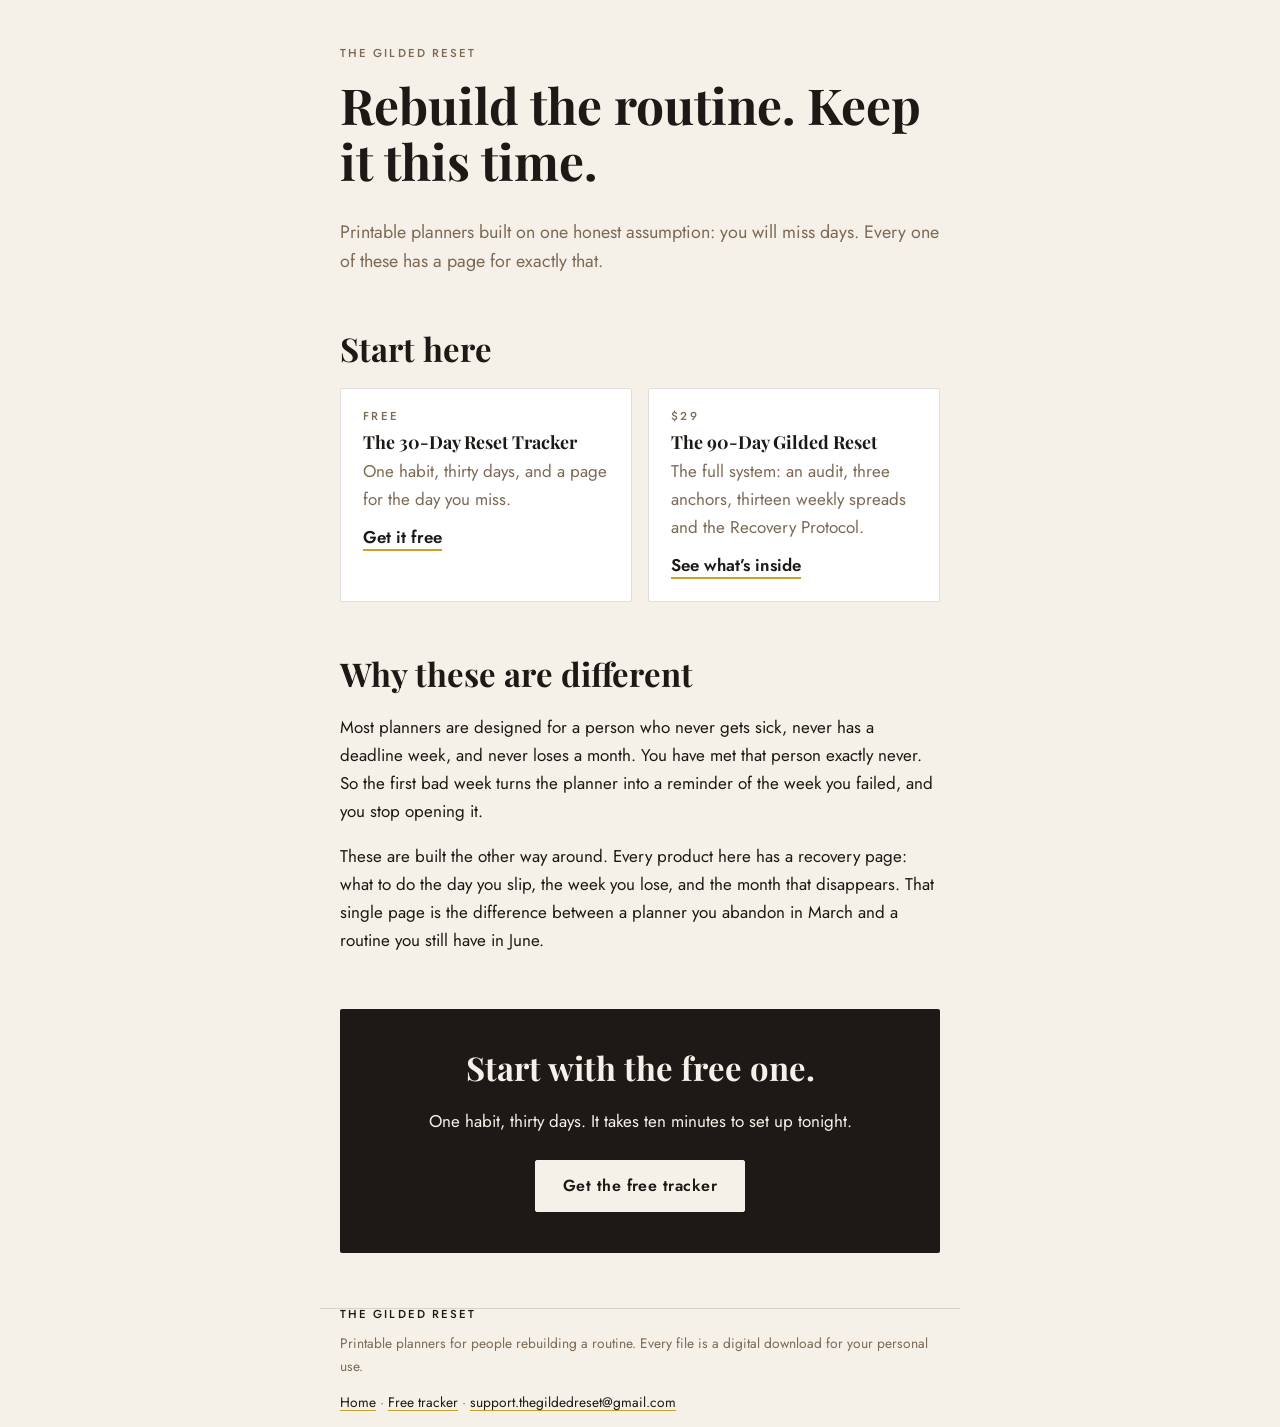
==== index.html @ feca816a "Add files via upload" ====
<!doctype html>
<html lang="en">
<head>
  <meta charset="utf-8">
  <meta name="viewport" content="width=device-width, initial-scale=1">
  <title>The Gilded Reset — printable planners that expect a bad week</title>
  <meta name="description" content="Printable planners for rebuilding a routine, built on one honest assumption: you will miss days, and every planner here has a page for that.">
  <meta property="og:title" content="The Gilded Reset — printable planners that expect a bad week">
  <meta property="og:description" content="Printable planners for rebuilding a routine, built on one honest assumption: you will miss days, and every planner here has a page for that.">
  <meta property="og:type" content="website">
  <meta property="og:image" content="assets/90-day-gilded-reset-hero.jpg">
  <meta name="twitter:card" content="summary_large_image">
  <link rel="preconnect" href="https://fonts.googleapis.com">
  <link rel="preconnect" href="https://fonts.gstatic.com" crossorigin>
  <link rel="stylesheet" href="https://fonts.googleapis.com/css2?family=Playfair+Display:wght@700&family=Jost:wght@400;500;600&display=swap">
  <link rel="stylesheet" href="style.css">
  <!-- Pinterest tag: set site.pinterest_tag_id in config/brand.yaml and rebuild.
       Find the id in Pinterest Ads > Conversions > Tag manager. -->
</head>
<body class="">
<a class="skip" href="#main">Skip to content</a>
<main id="main" class="wrap">
<header class="hero">
<p class="eyebrow">The Gilded Reset</p>
<h1>Rebuild the routine. Keep it this time.</h1>
<p class="lead">Printable planners built on one honest assumption: you will miss days. Every one of these has a page for exactly that.</p>
</header>
<section class="cards"><h2>Start here</h2><div class="card-grid"><a class="card" href="free-tracker.html"><p class="eyebrow">Free</p><h3>The 30-Day Reset Tracker</h3><p>One habit, thirty days, and a page for the day you miss.</p><span class="card-go">Get it free</span></a><a class="card" href="90-day-gilded-reset.html"><p class="eyebrow">$29</p><h3>The 90-Day Gilded Reset</h3><p>The full system: an audit, three anchors, thirteen weekly spreads and the Recovery Protocol.</p><span class="card-go">See what’s inside</span></a></div></section>
<section class="prose"><h2>Why these are different</h2><p>Most planners are designed for a person who never gets sick, never has a deadline week, and never loses a month. You have met that person exactly never. So the first bad week turns the planner into a reminder of the week you failed, and you stop opening it.</p><p>These are built the other way around. Every product here has a recovery page: what to do the day you slip, the week you lose, and the month that disappears. That single page is the difference between a planner you abandon in March and a routine you still have in June.</p></section>
<section class="band"><h2>Start with the free one.</h2><p>One habit, thirty days. It takes ten minutes to set up tonight.</p><p class="actions"><a class="btn btn-light" href="free-tracker.html">Get the free tracker</a></p></section>
</main>
<footer class="wrap">
  <p class="brand-mark">The Gilded Reset</p>
  <p>Printable planners for people rebuilding a routine. Every file is a digital download for your
     personal use.</p>
  <p><a href="index.html">Home</a> · <a href="free-tracker.html">Free tracker</a> ·
     <a href="mailto:support.thegildedreset@gmail.com">support.thegildedreset@gmail.com</a></p>
</footer>


</body>
</html>
---- style.css ----
/* Generated by scripts/build_site.py from config/brand.yaml - do not edit by hand. */
:root {
  --ink: #1C1917;
  --taupe: #7C6A55;
  --gold: #C9A227;
  --cream: #F6F1E8;
  --surface: #FFFFFF;
  --line: rgba(28, 25, 23, 0.14);
  --serif: "Playfair Display", Georgia, serif;
  --sans: "Jost", "Century Gothic", system-ui, sans-serif;
}
* { box-sizing: border-box; }
html { scroll-behavior: smooth; }
body {
  margin: 0; background: var(--cream); color: var(--ink);
  font: 400 17px/1.65 var(--sans); -webkit-font-smoothing: antialiased;
}
.skip { position: absolute; left: -9999px; }
.skip:focus { left: 1rem; top: 1rem; background: var(--ink); color: var(--cream); padding: .6rem 1rem; }
.wrap { max-width: 34rem; margin: 0 auto; padding: 0 1.25rem; }
h1, h2, h3 { font-family: var(--serif); font-weight: 700; line-height: 1.12; margin: 0 0 .6em; }
h1 { font-size: clamp(2.1rem, 8vw, 3.1rem); }
h2 { font-size: clamp(1.5rem, 5.5vw, 2.05rem); margin-top: 0; }
h3 { font-size: 1.12rem; margin-bottom: .25em; }
p { margin: 0 0 1em; }
a { color: var(--ink); text-decoration-color: var(--gold); text-underline-offset: 3px; }
section { margin: 3.4rem 0; }
.eyebrow {
  font: 500 .72rem/1 var(--sans); letter-spacing: .18em; text-transform: uppercase;
  color: var(--taupe); margin-bottom: 1.1rem;
}
.hero { padding-top: 3rem; }
.hero .lead { font-size: 1.12rem; color: var(--taupe); }
.lead { font-size: 1.08rem; }
.trust { font-size: .86rem; color: var(--taupe); margin-top: .9rem; }
.actions { margin: 1.6rem 0 0; }
.btn {
  display: inline-block; background: var(--ink); color: var(--cream); text-decoration: none;
  font: 600 1rem/1 var(--sans); letter-spacing: .03em; padding: 1.05rem 1.7rem; border-radius: 2px;
  border: 1px solid var(--ink);
}
.btn:hover, .btn:focus { background: #322c28; }
.btn-light { background: var(--cream); color: var(--ink); border-color: var(--cream); }
.btn-light:hover { background: #fff; }
.btn-small { padding: .7rem 1.1rem; font-size: .9rem; }
.hero-img, .gallery img {
  width: 100%; height: auto; display: block; border: 1px solid var(--line); border-radius: 2px;
  box-shadow: 0 18px 40px rgba(45, 32, 20, .10);
}
.hero-img { margin-top: 2.4rem; }
.gallery figure { margin: 0 0 1.6rem; }
.gallery figcaption { font-size: .85rem; color: var(--taupe); margin-top: .5rem; }
.list ul, .steps ol { margin: 0; padding: 0; list-style: none; counter-reset: step; }
.list li { border-top: 1px solid var(--line); padding: 1.15rem 0; }
.list li p { margin: 0; color: var(--taupe); }
.steps li { counter-increment: step; padding: 0 0 1rem 2.4rem; position: relative; }
.steps li::before {
  content: counter(step); position: absolute; left: 0; top: -.1rem;
  width: 1.6rem; height: 1.6rem; border: 1px solid var(--gold); border-radius: 50%;
  font: 700 .85rem/1.55rem var(--serif); text-align: center;
}
.specs dl { margin: 0; border-top: 1px solid var(--line); }
.specs div { display: flex; gap: 1rem; border-bottom: 1px solid var(--line); padding: .7rem 0; }
.specs dt { flex: 0 0 8.5rem; color: var(--taupe); font-size: .9rem; }
.specs dd { margin: 0; }
.faq details { border-bottom: 1px solid var(--line); padding: .95rem 0; }
.faq summary { cursor: pointer; font-weight: 500; list-style: none; }
.faq summary::-webkit-details-marker { display: none; }
.faq summary::after { content: "+"; float: right; color: var(--gold); font-size: 1.3rem; line-height: 1; }
.faq details[open] summary::after { content: "\2013"; }
.faq div { padding-top: .6rem; color: var(--taupe); }
.band {
  background: var(--ink); color: var(--cream); padding: 2.6rem 1.6rem; border-radius: 2px;
  text-align: center;
}
.band h2, .band p { color: var(--cream); }
.band .trust { color: rgba(246, 241, 232, .72); }
.optin { background: var(--surface); border: 1px solid var(--line); padding: 1.8rem 1.4rem; border-radius: 2px; }
.form-placeholder { border: 1px dashed var(--gold); padding: 1rem; font-size: .9rem; }
.form-placeholder code { background: var(--cream); padding: .1rem .3rem; }
.card-grid { display: grid; gap: 1rem; }
.card {
  display: block; background: var(--surface); border: 1px solid var(--line); border-radius: 2px;
  padding: 1.4rem; text-decoration: none;
}
.card p { color: var(--taupe); margin-bottom: .6rem; }
.card-go { font-weight: 600; border-bottom: 2px solid var(--gold); }
.sticky {
  position: fixed; left: 0; right: 0; bottom: 0; display: flex; gap: 1rem; align-items: center;
  justify-content: space-between; background: var(--surface); border-top: 1px solid var(--line);
  padding: .7rem 1.1rem; font-size: .9rem; box-shadow: 0 -8px 24px rgba(45, 32, 20, .08);
}
body.has-sticky { padding-bottom: 5rem; }
footer {
  border-top: 1px solid var(--line); margin-top: 4rem; padding-top: 1.6rem; padding-bottom: 3rem;
  font-size: .86rem; color: var(--taupe);
}
.brand-mark {
  font: 500 .72rem/1 var(--sans); letter-spacing: .18em; text-transform: uppercase; color: var(--ink);
}
@media (min-width: 48rem) {
  .wrap { max-width: 40rem; }
  .gallery { max-width: 52rem; margin-left: auto; margin-right: auto; }
  .card-grid { grid-template-columns: 1fr 1fr; }
  .sticky { display: none; }
  body.has-sticky { padding-bottom: 0; }
}
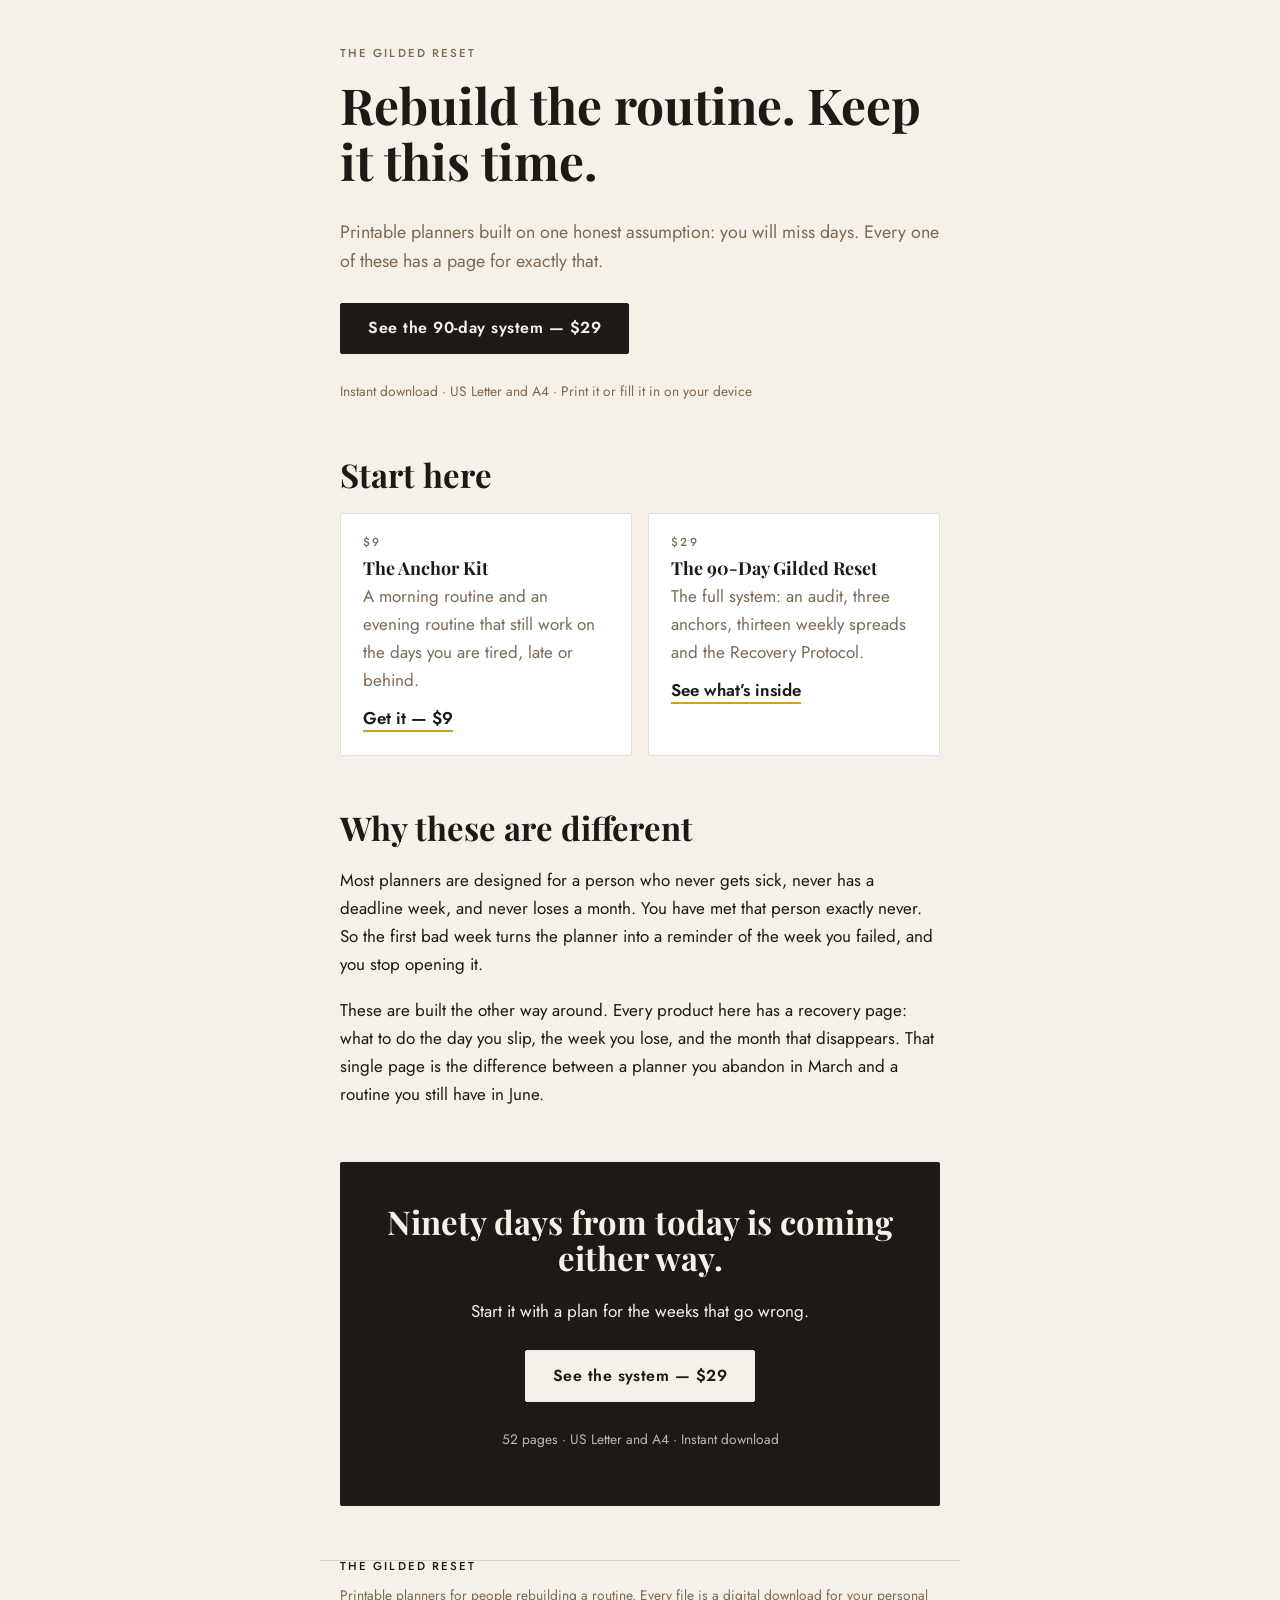
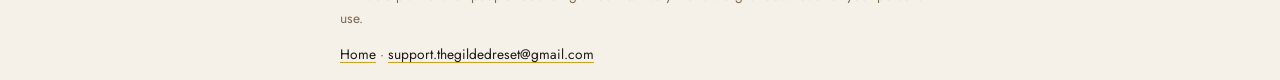
==== commit 680f19d0: "Add files via upload" ====
--- a/index.html
+++ b/index.html
@@ -8,7 +8,7 @@
   <meta property="og:title" content="The Gilded Reset — printable planners that expect a bad week">
   <meta property="og:description" content="Printable planners for rebuilding a routine, built on one honest assumption: you will miss days, and every planner here has a page for that.">
   <meta property="og:type" content="website">
-  <meta property="og:image" content="assets/90-day-gilded-reset-hero.jpg">
+  <meta property="og:image" content="https://thegildedreset.github.io/assets/90-day-gilded-reset-hero.jpg">
   <meta name="twitter:card" content="summary_large_image">
   <link rel="preconnect" href="https://fonts.googleapis.com">
   <link rel="preconnect" href="https://fonts.gstatic.com" crossorigin>
@@ -16,6 +16,7 @@
   <link rel="stylesheet" href="style.css">
   <!-- Pinterest tag: set site.pinterest_tag_id in config/brand.yaml and rebuild.
        Find the id in Pinterest Ads > Conversions > Tag manager. -->
+  <!-- Email tool script goes here: set site.email_script_html in config/brand.yaml, then rebuild. -->
 </head>
 <body class="">
 <a class="skip" href="#main">Skip to content</a>
@@ -24,17 +25,18 @@
 <p class="eyebrow">The Gilded Reset</p>
 <h1>Rebuild the routine. Keep it this time.</h1>
 <p class="lead">Printable planners built on one honest assumption: you will miss days. Every one of these has a page for exactly that.</p>
+<p class="actions"><a class="btn" href="90-day-gilded-reset.html">See the 90-day system — $29</a></p>
+<p class="trust">Instant download · US Letter and A4 · Print it or fill it in on your device</p>
 </header>
-<section class="cards"><h2>Start here</h2><div class="card-grid"><a class="card" href="free-tracker.html"><p class="eyebrow">Free</p><h3>The 30-Day Reset Tracker</h3><p>One habit, thirty days, and a page for the day you miss.</p><span class="card-go">Get it free</span></a><a class="card" href="90-day-gilded-reset.html"><p class="eyebrow">$29</p><h3>The 90-Day Gilded Reset</h3><p>The full system: an audit, three anchors, thirteen weekly spreads and the Recovery Protocol.</p><span class="card-go">See what’s inside</span></a></div></section>
+<section class="cards"><h2>Start here</h2><div class="card-grid"><a class="card" href="https://whop.com/checkout/plan_csU6QQbhunu0j?utm_source=site&amp;utm_medium=landing&amp;utm_campaign=anchor-kit&amp;utm_content=card"><p class="eyebrow">$9</p><h3>The Anchor Kit</h3><p>A morning routine and an evening routine that still work on the days you are tired, late or behind.</p><span class="card-go">Get it — $9</span></a><a class="card" href="90-day-gilded-reset.html"><p class="eyebrow">$29</p><h3>The 90-Day Gilded Reset</h3><p>The full system: an audit, three anchors, thirteen weekly spreads and the Recovery Protocol.</p><span class="card-go">See what’s inside</span></a></div></section>
 <section class="prose"><h2>Why these are different</h2><p>Most planners are designed for a person who never gets sick, never has a deadline week, and never loses a month. You have met that person exactly never. So the first bad week turns the planner into a reminder of the week you failed, and you stop opening it.</p><p>These are built the other way around. Every product here has a recovery page: what to do the day you slip, the week you lose, and the month that disappears. That single page is the difference between a planner you abandon in March and a routine you still have in June.</p></section>
-<section class="band"><h2>Start with the free one.</h2><p>One habit, thirty days. It takes ten minutes to set up tonight.</p><p class="actions"><a class="btn btn-light" href="free-tracker.html">Get the free tracker</a></p></section>
+<section class="band"><h2>Ninety days from today is coming either way.</h2><p>Start it with a plan for the weeks that go wrong.</p><p class="actions"><a class="btn btn-light" href="90-day-gilded-reset.html">See the system — $29</a></p><p class="trust">52 pages · US Letter and A4 · Instant download</p></section>
 </main>
 <footer class="wrap">
   <p class="brand-mark">The Gilded Reset</p>
   <p>Printable planners for people rebuilding a routine. Every file is a digital download for your
      personal use.</p>
-  <p><a href="index.html">Home</a> · <a href="free-tracker.html">Free tracker</a> ·
-     <a href="mailto:support.thegildedreset@gmail.com">support.thegildedreset@gmail.com</a></p>
+  <p><a href="index.html">Home</a> · <a href="mailto:support.thegildedreset@gmail.com">support.thegildedreset@gmail.com</a></p>
 </footer>
 
 
--- a/style.css
+++ b/style.css
@@ -33,7 +33,8 @@
 .hero .lead { font-size: 1.12rem; color: var(--taupe); }
 .lead { font-size: 1.08rem; }
 .trust { font-size: .86rem; color: var(--taupe); margin-top: .9rem; }
-.actions { margin: 1.6rem 0 0; }
+.actions { margin: 1.6rem -.35rem 0; }
+.actions .btn { margin: 0 .35rem .7rem; }
 .btn {
   display: inline-block; background: var(--ink); color: var(--cream); text-decoration: none;
   font: 600 1rem/1 var(--sans); letter-spacing: .03em; padding: 1.05rem 1.7rem; border-radius: 2px;
@@ -43,6 +44,10 @@
 .btn-light { background: var(--cream); color: var(--ink); border-color: var(--cream); }
 .btn-light:hover { background: #fff; }
 .btn-small { padding: .7rem 1.1rem; font-size: .9rem; }
+.btn-quiet { background: transparent; color: var(--ink); border-color: var(--line); }
+.btn-quiet:hover, .btn-quiet:focus { background: var(--cream); }
+.btn-light.btn-quiet { background: transparent; color: var(--cream); border-color: rgba(246, 241, 232, .5); }
+.btn-light.btn-quiet:hover, .btn-light.btn-quiet:focus { background: rgba(246, 241, 232, .14); }
 .hero-img, .gallery img {
   width: 100%; height: auto; display: block; border: 1px solid var(--line); border-radius: 2px;
   box-shadow: 0 18px 40px rgba(45, 32, 20, .10);
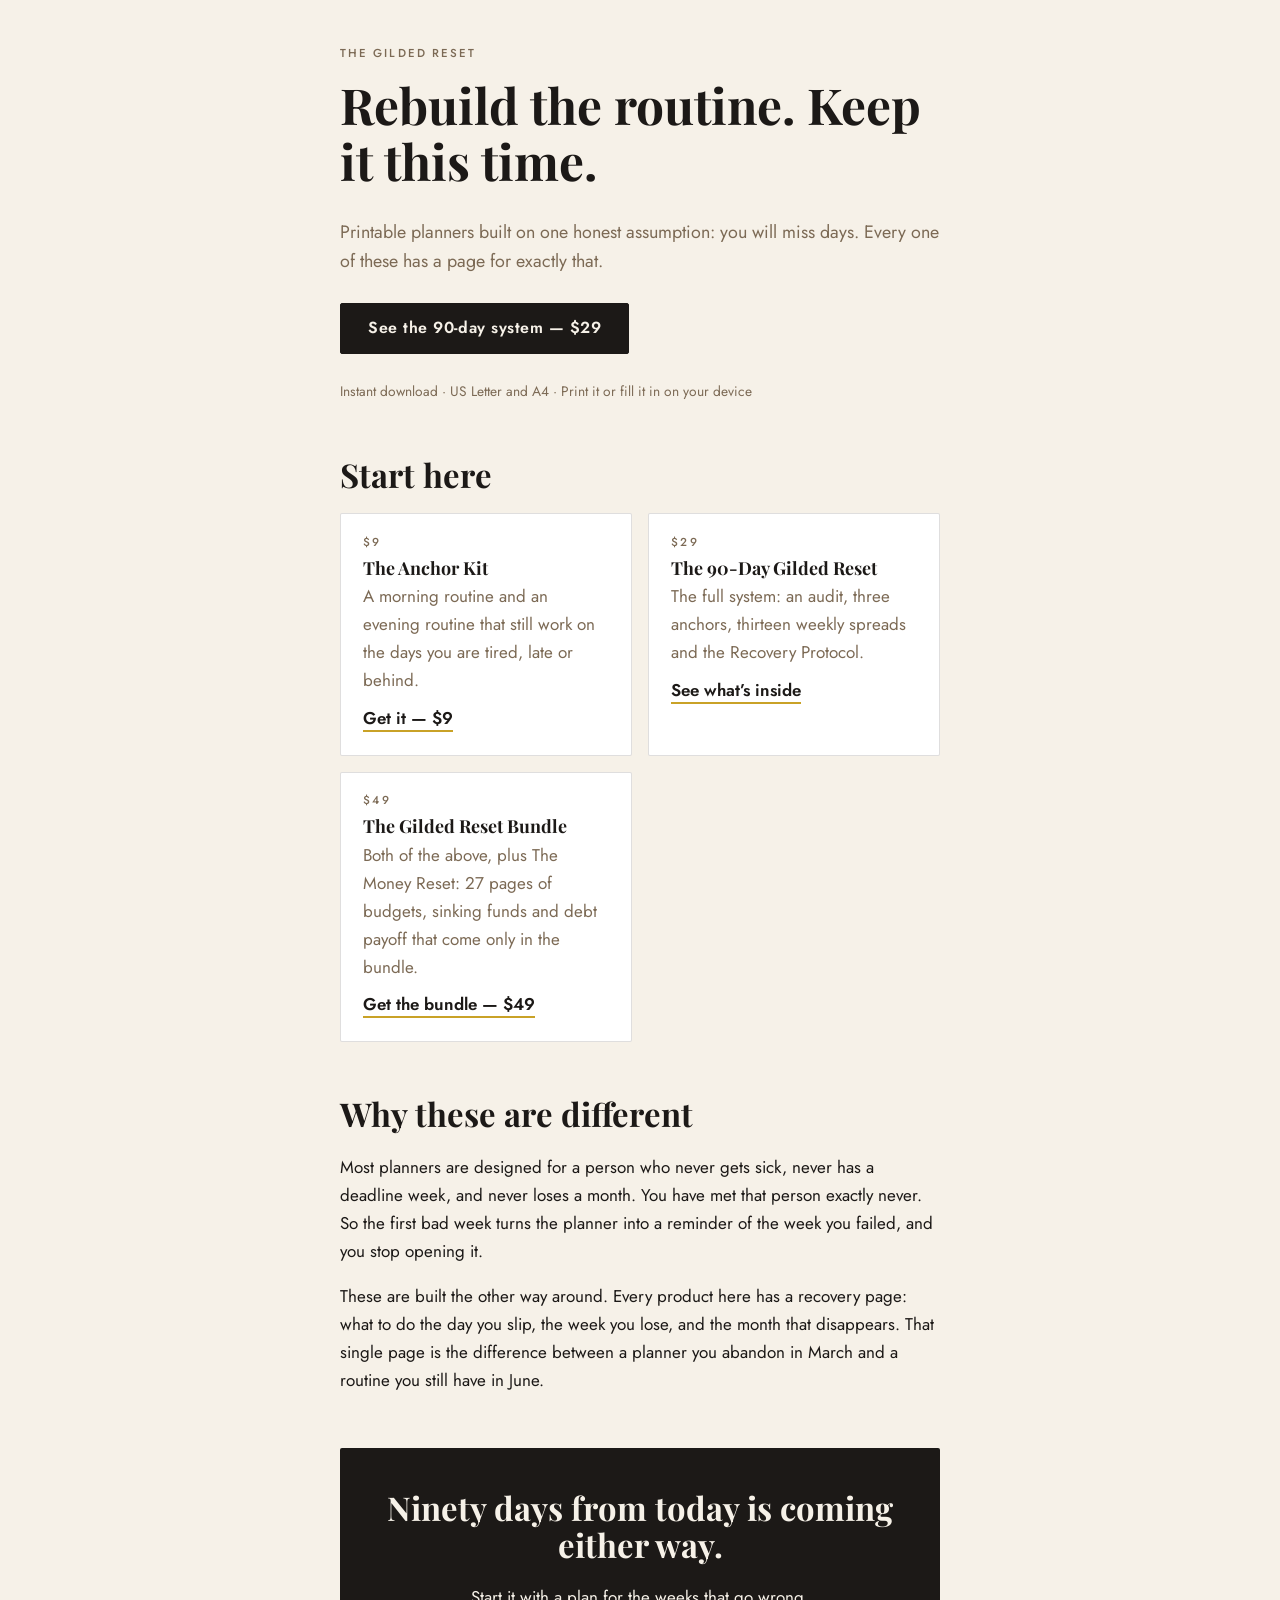
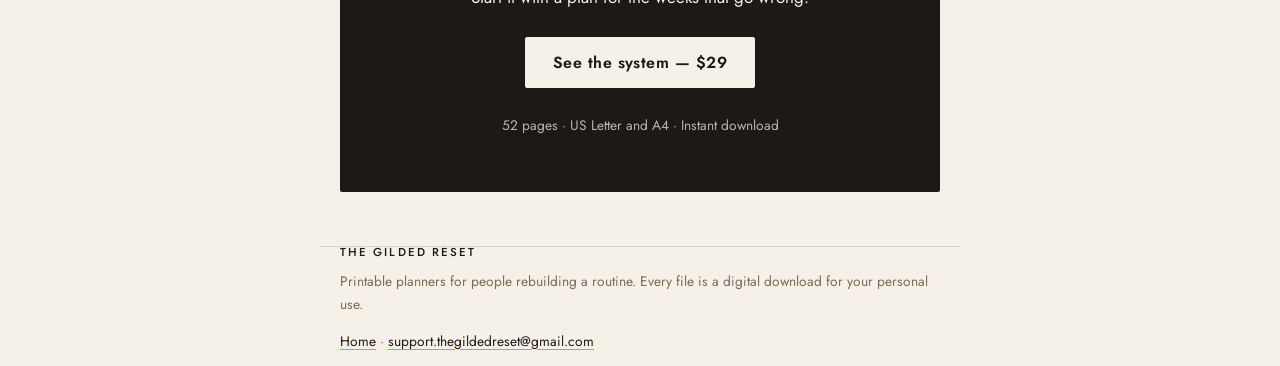
==== commit 11f4c276: "Add files via upload" ====
--- a/index.html
+++ b/index.html
@@ -28,7 +28,7 @@
 <p class="actions"><a class="btn" href="90-day-gilded-reset.html">See the 90-day system — $29</a></p>
 <p class="trust">Instant download · US Letter and A4 · Print it or fill it in on your device</p>
 </header>
-<section class="cards"><h2>Start here</h2><div class="card-grid"><a class="card" href="https://whop.com/checkout/plan_csU6QQbhunu0j?utm_source=site&amp;utm_medium=landing&amp;utm_campaign=anchor-kit&amp;utm_content=card"><p class="eyebrow">$9</p><h3>The Anchor Kit</h3><p>A morning routine and an evening routine that still work on the days you are tired, late or behind.</p><span class="card-go">Get it — $9</span></a><a class="card" href="90-day-gilded-reset.html"><p class="eyebrow">$29</p><h3>The 90-Day Gilded Reset</h3><p>The full system: an audit, three anchors, thirteen weekly spreads and the Recovery Protocol.</p><span class="card-go">See what’s inside</span></a></div></section>
+<section class="cards"><h2>Start here</h2><div class="card-grid"><a class="card" href="https://whop.com/checkout/plan_csU6QQbhunu0j?utm_source=site&amp;utm_medium=landing&amp;utm_campaign=anchor-kit&amp;utm_content=card"><p class="eyebrow">$9</p><h3>The Anchor Kit</h3><p>A morning routine and an evening routine that still work on the days you are tired, late or behind.</p><span class="card-go">Get it — $9</span></a><a class="card" href="90-day-gilded-reset.html"><p class="eyebrow">$29</p><h3>The 90-Day Gilded Reset</h3><p>The full system: an audit, three anchors, thirteen weekly spreads and the Recovery Protocol.</p><span class="card-go">See what’s inside</span></a><a class="card" href="https://whop.com/checkout/plan_XEOC5672u53Zb?utm_source=site&amp;utm_medium=landing&amp;utm_campaign=gilded-reset-bundle&amp;utm_content=card"><p class="eyebrow">$49</p><h3>The Gilded Reset Bundle</h3><p>Both of the above, plus The Money Reset: 27 pages of budgets, sinking funds and debt payoff that come only in the bundle.</p><span class="card-go">Get the bundle — $49</span></a></div></section>
 <section class="prose"><h2>Why these are different</h2><p>Most planners are designed for a person who never gets sick, never has a deadline week, and never loses a month. You have met that person exactly never. So the first bad week turns the planner into a reminder of the week you failed, and you stop opening it.</p><p>These are built the other way around. Every product here has a recovery page: what to do the day you slip, the week you lose, and the month that disappears. That single page is the difference between a planner you abandon in March and a routine you still have in June.</p></section>
 <section class="band"><h2>Ninety days from today is coming either way.</h2><p>Start it with a plan for the weeks that go wrong.</p><p class="actions"><a class="btn btn-light" href="90-day-gilded-reset.html">See the system — $29</a></p><p class="trust">52 pages · US Letter and A4 · Instant download</p></section>
 </main>
